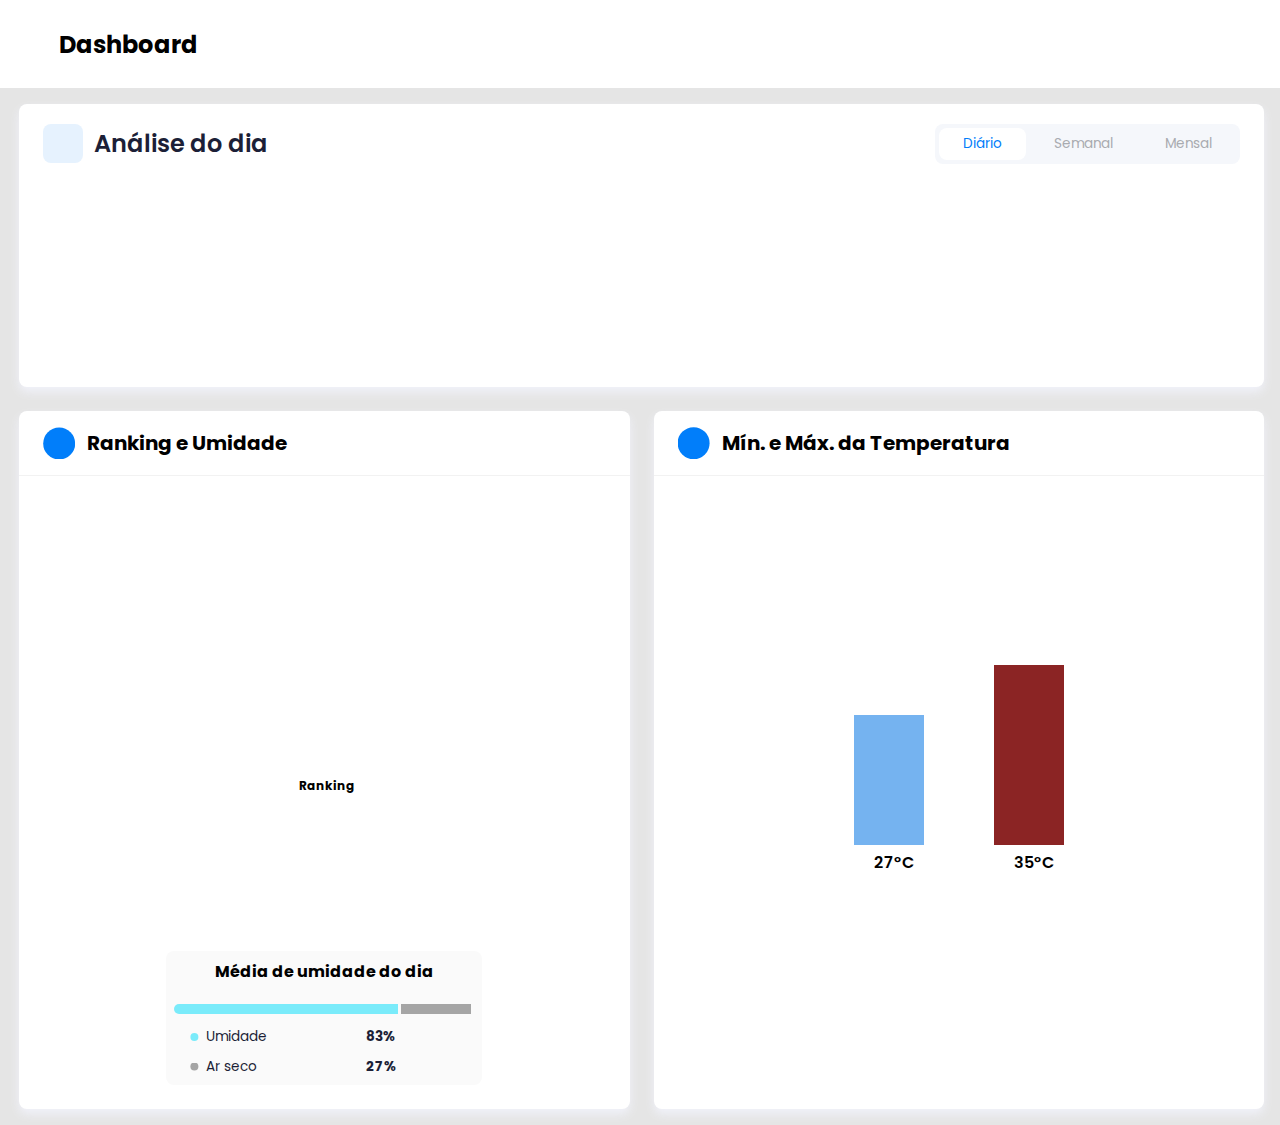
==== index.html @ 44e5fe85 "Rename home.html to index.html" ====
<!DOCTYPE html>
<html lang="pt-BR">
  <head>
    <meta charset="UTF-8" />
    <meta http-equiv="X-UA-Compatible" content="IE=edge" />
    <meta name="viewport" content="width=device-width, initial-scale=1.0" />

    <!-- Google Fonts -->
    <link rel="preconnect" href="https://fonts.googleapis.com" />
    <link rel="preconnect" href="https://fonts.gstatic.com" crossorigin />
    <link
      href="https://fonts.googleapis.com/css2?family=Inter:wght@700&family=Poppins:wght@400;600;700;900&display=swap"
      rel="stylesheet"
    />

    <!-- CSS -->
    <link rel="stylesheet" href="styles.css" />

    <title>Dashboard</title>
  </head>
  <body>
    <div class="container">
      <header id="main-menu">
        <h2>Dashboard</h2>
        <div class="top-menu hidden">
          <div>
            <img src="assets/icons/avatar.svg" alt="avatar" />
            <p>Conta</p>
          </div>
          <div>
            <img src="assets/icons/chevron-down.svg" alt="dropdown" />
          </div>
        </div>
      </header>

      <!--<nav id="side-menu">
        <div class="nav">
          <div class="container-menu">
            <div class="logo">
              <div>
                <img src="assets/icons/bolt-circle.svg" alt="" />
              </div>
              <p>Dash</p>
              <img
                class="icon chevron-icon"
                src="assets/icons/chevron-left.svg"
                alt=""
              />
            </div>

            <div class="components">
              <div class="main-menu">
                <div class="component">
                  <img src="assets/icons/dashboard.svg" alt="" />
                  <p class="text-menu">Dashboard</p>
                </div>
              </div>

              <div class="workspace">
                <div class="component">
                  <img src="assets/icons/accounts.svg" alt="" />
                  <p class="text-menu">Contas</p>
                </div>
              </div>

              <div class="general">
                <div class="component">
                  <img src="assets/icons/settings.svg" alt="" />
                  <p class="text-menu">Configurações</p>
                </div>
              </div>
            </div>
          </div>
        </div>
      </nav>-->

      <main>
        <section id="main-chart">
          <header>
            <div class="wrapper-reach">
              <div class="card-reach">
                <div class="box-image total-reach">
                  <img src="assets/icons/rectangle.svg" alt="" />
                  <img src="assets/icons/polygon.svg" alt="" />
                </div>
                <div class="text-reach">
                  <h3>Análise do dia</h3>
                </div>
              </div>
            </div>

            <div class="wrapper-filter">
              <div class="filters">
                <div class="filter selected" aria-label="day" onclick="mudaFiltro(this)">
                  <p>Diário</p>
                </div>
                <div class="filter" aria-label="week" onclick="mudaFiltro(this)">
                  <p>Semanal</p>
                </div>
                <div class="filter" aria-label="month" onclick="mudaFiltro(this)">
                  <p>Mensal</p>
                </div>
              </div>
            </div>
          </header>
          <div class="chart">
            <canvas id="chartMain" width="700" height="200"> </canvas>
          </div>
          <div class="d"></div>
        </section>

        <section id="demographic">
          <header>
            <div class="title">
              <div>
                <img src="assets/icons/pipe.svg" alt="" />
              </div>
              <h3>Ranking e Umidade</h3>
            </div>
          </header>
          <div class="wrapper-demographic">
            <div class="chart-demographic">
              <canvas id="myChart" width="200" height="400"></canvas>
              <h5>Ranking</h5>
            </div>
            <div class="audience-age">
              <h4 class="title-audience">Média de umidade do dia</h4>
              <div class="progress-bar-group">
                <div class="first"></div>
                <div class="second"></div>
              </div>
              <div class="age-group">
                <div class="first-circle"></div>
                <div> Umidade</div>
                <h4> 83%</h4>
              </div>
              <div class="age-group">
                <div class="second-circle"></div>
                <div> Ar seco</div>
                <h4> 27%</h4>
              </div>
            </div>
          </div>
        </section>

        <section id="top-channels">
          <header>
            <div class="title">
              <div>
                <img src="assets/icons/pipe.svg" alt="" />
              </div>
              <h3>Mín. e Máx. da Temperatura</h3>
            </div>
          </header>
          <div class="wrapper-channels">
            <div class="box">
              <div class="bar-1">
                <span class="barra_minimo">27°C</span>
              </div>
              <div class="bar-2">
                <span class="barra_maximo">35°C</span>
              </div>
            </div>
          </div>
        </section>
      </main>
    </div>

    <script src="https://cdnjs.cloudflare.com/ajax/libs/Chart.js/3.6.0/chart.min.js"></script>
    <script src="main.js"></script>
  </body>
</html>
---- styles.css ----
/* === RESET === */
* {
  margin: 0;
  padding: 0;
  box-sizing: border-box;
}

/* === GLOBAL === */
:root {
  --margin-left: 1rem;
  --font: 'Poppins', sans-serif;
}

body {
  display: flex;
  background: #e5e5e5;
}

.container {
  display: grid;
  width: 100%;
  grid-template-columns: repeat(auto-fit, minmax(300px, 1fr));
  grid-template-rows: 88px;
  grid-template-areas:
    'header'
    'main'
    'main';
}

.container.changed {
  grid-template-columns: 1.5% 3fr 2fr;
}

/* === SIDE MENU === */
nav {
  grid-area: nav;
}

#side-menu .nav {
  background-color: #081a51;
  width: 15rem;
  height: 100%;
}

#side-menu .container-menu {
  margin-left: var(--margin-left);
}

#side-menu .logo {
  display: flex;
  align-items: center;

  padding-top: 0.75rem;
  padding-bottom: 2.5rem;
}

#side-menu .logo div {
  display: flex;
  height: 2.5rem;
  width: 2.5rem;
  padding: 0.5rem;
  border-radius: 0.5rem;
  background: #017efa;
}

#side-menu .logo p {
  font-family: var(--font);
  font-weight: bold 800;
  font-size: 1.2rem;

  color: #ffffff;
  padding-left: 0.75rem;
}

#side-menu .logo .icon {
  background: #ffffff;
  border-radius: 50%;
  border: 1px solid #dadada;
  cursor: pointer;

  padding: 0.25rem;

  position: relative;
  left: 6.625rem;
}

#side-menu .main-menu,
#side-menu .workspace,
#side-menu .general {
  padding-bottom: 0.75rem;
}

#side-menu .component {
  display: flex;
}

#side-menu .component:hover,
#side-menu .component.selected {
  background: #1b2b65;
  border-radius: 0.5rem;
  padding-left: 0.875rem;
  cursor: pointer;
  transition: .4s;
}

#side-menu .component img {
  padding: 0.5rem 0.5rem 0.5rem 0;
}

#side-menu .component p {
  padding-top: 0.85rem;
  padding-bottom: 0.85rem;
}

#side-menu .text-box {
  font-family: var(--font);
  font-weight: 400;
  font-size: 0.5rem;
  color: #51cbff;

  padding-bottom: 0.4rem;
}

#side-menu .text-menu {
  font-family: var(--font);
  font-weight: 400;
  font-size: 0.85rem;

  color: rgba(255, 255, 255, 0.9);
}

#side-menu .help {
  margin-left: -0.25rem;
  padding: 3rem 1rem 3rem 0;
}

#side-menu .help .wrapper-box {
  padding-right: 1rem;
  padding-left: 1rem;
}

#side-menu .help .help-box {
  background: #1b2b65;
  border-radius: 0.5rem;
  padding-bottom: 0.75rem;

  display: grid;
  place-content: center;
}

#side-menu .help .help-box img {
  background: #aabbfa;
  clip-path: circle();
  width: 2rem;
  height: 2rem;
  padding: 0.25rem;
  position: relative;
  top: -1rem;
  left: 3.7rem;
}

#side-menu .help .help-box > p {
  padding-bottom: 1rem;
  font-family: var(--font);
  font-weight: 400;
  font-size: 0.75rem;
  color: #ffffff;
  text-align: center;
}

#side-menu .help .help-box span {
  font-weight: bold;
}

#side-menu .help .button {
  background: #017efa;
  border-radius: 0.5rem;
  cursor: pointer;
  width: 9rem;
  height: 2.2rem;

  display: grid;
  place-content: center;
  text-align: center;
}

#side-menu .help .help-box .button p {
  font-family: var(--font);
  font-weight: 400;
  font-size: 0.75rem;
  color: #ffffff;
  text-align: center;
  white-space: nowrap;
}

#side-menu .help .button p {
  padding: 0.75rem 1.75rem 0.75rem 1.5625rem;
}

/* --- hidden menu --- */
#side-menu .nav.hidden {
  position: relative;
  left: -13.5rem;
}

#side-menu .nav.hidden .logo .icon {
  transform: scaleX(-1);
}

/* === MAIN MENU === */
header {
  grid-area: header;
}

#main-menu {
  background: #ffffff;
  height: auto;
  width: 100%;

  display: flex;
  align-items: center;
  justify-content: space-between;
}

#main-menu h2 {
  font-family: var(--font);
  font-weight: bold 800;
  font-size: 1.5rem;
  padding-left: 3.6875rem;
}

#main-menu .top-menu {
  display: flex;
  align-items: center;
  padding-right: 1.875rem;
}

#main-menu .top-menu .icon {
  background: #f5f7fb;
  clip-path: circle();
  padding: 0.5rem;
}

#main-menu .top-menu div {
  display: flex;
  align-items: center;
  padding-right: 1rem;
}

#main-menu .top-menu div img {
  cursor: pointer;
}

#main-menu .top-menu div p {
  font-family: 'Inter', sans-serif;
  font-weight: bold 700;
  font-size: 0.75rem;
  padding-left: 0.75rem;
  cursor: pointer;
}

/* === MAIN === */
main {
  grid-area: main;
  background: #e5e5e5;
  padding: 1rem 1rem 1rem 1.2rem;

  display: grid;
  grid-template-columns: repeat(auto-fit, minmax(300px, 1fr));
  grid-template-rows: auto 1fr;
  grid-gap: 1.5rem;
  grid-template-areas:
    'main-chart main-chart'
    'demographic top-channels';
}

#demographic header,
#top-channels header {
  display: flex;
  align-items: center;
  justify-content: space-between;
  border-bottom: 0.1rem solid rgba(229, 229, 229, 0.5);
}

.title {
  display: flex;
  align-items: center;
  padding: 1rem 1.5rem;
}

.title div {
  clip-path: circle();
  width: 2rem;
  height: 2rem;
  background-color: #017efa;
}

.title div img {
  padding: 0.25rem;
}

.title h3 {
  font-family: var(--font);
  font-weight: bold 700;
  font-size: 1.25rem;
  padding-left: 0.75rem;
  white-space: nowrap;
}

.detail {
  display: flex;
  align-items: center;
  padding: 1rem 1.5rem;
}

.detail p {
  font-family: var(--font);
  font-weight: 600;
  font-size: 1rem;
  color: #017efa;
  padding-right: 0.5rem;
  white-space: nowrap;
}

.sub-title {
  font-family: var(--font);
  font-weight: 400;
  font-size: 0.7rem;
  color: #a9abb0;
  white-space: nowrap;
}

/* === MAIN CHART ===  */
#main-chart {
  grid-area: main-chart;
  background: #ffffff;
  border-radius: 0.5rem;
  box-shadow: 0 5px 10px rgba(241, 242, 250, 1);
  position: relative;
}

#main-chart header {
  display: flex;
  align-items: center;
  justify-content: space-between;
  padding: .5rem;
}

#main-chart .wrapper-reach {
  display: flex;
}

#main-chart .card-reach {
  display: flex;
  align-items: center;
  padding: 0.75rem 2.5rem 0.75rem 0;
}

#main-chart .card-reach:nth-child(1) {
  padding-left: 1rem;
  padding-right: 3.5rem;
}

#main-chart .box-image {
  display: flex;
  padding: 0.85rem 0.5rem;
  border-radius: 0.5rem;
}

#main-chart .box-image img {
  width: 0.75rem;
  height: 0.75rem;
}

#main-chart .box-image.total-reach {
  background: #e6f2fe;
}

#main-chart .box-image.total-paid {
  background: rgba(48, 218, 136, 0.1);
}

#main-chart .box-image.total-organic {
  background: rgba(253, 31, 155, 0.1);
}

#main-chart .text-reach {
  padding-left: 0.7rem;
}

#main-chart .text-reach h3 {
  font-family: var(--font);
  font-weight: 600;
  font-size: 1.5rem;
  color: #1c1f37;
}

#main-chart .wrapper-filter {
  padding: 0 1rem 0 0;
}

#main-chart .filters {
  display: flex;
  align-items: center;
  background: #f5f7fb;
  border-radius: 0.5rem;
  padding: 0.25rem;
}

#main-chart .filters .filter {
  padding: 0.375rem 1.5rem;
  border-radius: 0.5rem;
  transition: .4s;
}

#main-chart .filters .filter:nth-child(2) {
  margin: 0 0.25rem;
}

#main-chart .filters .filter p {
  font-family: var(--font);
  font-weight: 400;
  font-size: 0.85rem;
  color: #a9abb0;
  cursor: pointer;
}

#main-chart .filters .filter:hover,
#main-chart .filters .filter.selected {
  background-color: white;
  transition: .4s;
}

#main-chart .filters .filter:hover p,
#main-chart .filters .filter.selected p {
  font-weight: bold 700;
  color: #017efa;
  transition: .4s;
}

/* === DEMOGRAPHIC */
#demographic {
  grid-area: demographic;
  background: #ffffff;
  border-radius: 0.5rem;
  box-shadow: 0 5px 10px rgba(241, 242, 250, 1);
  display: grid;
  grid-template-rows: 65.6px;
  align-items: center;
  grid-template-areas:
      'head'
      'corpo';

}
#demographic header {
  grid-area: head;
}
#demographic .wrapper-demographic {
  grid-area: corpo;
  display: flex;
  align-items: center;
  justify-content: space-around;
  padding: 0.5rem 2rem;
  flex-wrap: wrap;
}

#demographic .chart-demographic {
  padding: 1.75rem 2rem 1rem 2rem;
}

#demographic .chart-demographic h5 {
  font-family: var(--font);
  font-weight: bold 700;
  font-size: 0.75rem;
  position: relative;
  top: -140px;
  right: -75px;
}

#demographic .audience-age {
  background-color: #fafafa;
  border-radius: 0.5rem;
  display: grid;
      padding: 0.5rem;
      place-items: center;
      row-gap: .6rem;
}

#demographic .audience-age .title-audience {
  font-family: var(--font);
  font-weight: bold 700;
  font-size: 1rem;
  padding-bottom: 1rem;
}

#demographic .progress-bar-group {
  display: flex;
  align-items: center;
  width: 18.75rem;
  height: 0.25rem;
  border-radius: 0.5rem;
  padding-bottom: 0.5rem;
}

#demographic .progress-bar-group div {
  border-right-color: #fafafa;
  border-width: 0 3px 0 0;
  border-style: solid;
  height: 0.625rem;
}

#demographic .progress-bar-group .first {
  border-radius: 0.5rem 0 0 0.5rem;
}

#demographic .progress-bar-group .fourth {
  border-radius: 0 0.5rem 0.5rem 0;
}

#demographic .age-group {
  display: flex;
  align-items: center;
}

#demographic .progress-bar-group .first,
#demographic .age-group .first-circle {
  background-color: rgba(122, 235, 250, 1);
}

#demographic .progress-bar-group .second,
#demographic .age-group .second-circle {
  background-color: rgba(165, 165, 165, 1);
}

#demographic .age-group div {
  padding-right: 1rem;
  white-space: nowrap;
}

#demographic .age-group div:nth-child(1) {
  clip-path: circle();
  width: 0.5rem;
  height: 0.5rem;
  margin-right: 0.25rem;
}

#demographic .age-group div:nth-child(2) {
  width: 10rem;
  font-family: var(--font);
  font-weight: 400;
  font-size: 0.85rem;
  color: #1c1f37;
}

#demographic .age-group h4 {
  width: 3rem;
  font-family: var(--font);
  font-weight: bold 700;
  font-size: 0.85rem;
  color: #1c1f37;
  padding-bottom: 0;
  padding-right: 6rem;
}

#demographic .age-group div:nth-child(4) {
  clip-path: circle();
  background-color: #e6f2fe;
  width: 1.6rem;
  height: 1.6rem;
  padding: 0.45rem 0.25rem;
  color: #017efa;
  font-size: 0.65rem;
}

/* === TOP CHANNELS === */
#top-channels {
  grid-area: top-channels;
  background: #ffffff;
  border-radius: 0.5rem;
  box-shadow: 0 5px 10px rgba(241, 242, 250, 1);
}

#top-channels .channel {
  padding: 0 1.5rem 0.5rem 1.5rem;
}

#top-channels .channel > div {
  display: flex;
  align-items: center;
  padding: 0.5rem;

  background-color: #fafafa;
}


.box{
  background: #ffffff;
  padding: 20px;
  display: flex;
  gap: 70px;
  font-family: var(--font);
  font-weight: 600;
  font-size: 1rem;
  align-items: flex-end;
}

.bar-1{
  background: #75b3f0;
  color: #000;
  height: 130px;
  width: 70px;
  position: relative;
  transition: .4s;
}

.bar-2{
  background: #8b2424;
  color: #000;
  height: 180px;
  width: 70px;
  position: relative;
  transition: .4s;
}

span{
  position: absolute;
  bottom: -30px;
  left: 20px;
}

.hidden {
  opacity: 0;
  position: absolute;
  pointer-events: none;
}

.wrapper-channels {
  display: grid;
  place-items: center;
  width: 100%;
  height: 80%;
}

.d {
  position: absolute;
  z-index: -1;
}

@media (max-width: 1455px) {
  #demographic .wrapper-demographic {
    display: flex;
    align-items: center;
    justify-content: center;
    padding: 0.5rem 2rem 1.5rem 2rem;
    flex-wrap: wrap;
  }
}

@media (max-width: 798px) {
  .d {
    position: relative;
    height: 80px;
  }

  main {
    grid-template-columns: repeat(auto-fit, minmax(300px, 1fr));
    grid-template-rows: auto 1fr 1fr;
    grid-gap: 1.5rem;
    grid-template-areas:
      'main-chart main-chart'
      'demographic demographic'
      'top-channels top-channels';
  }

  #main-chart .wrapper-filter {
    position: absolute;
    bottom: 20px;
    left: 50%;
    transform: translateX(-50%);
}
}
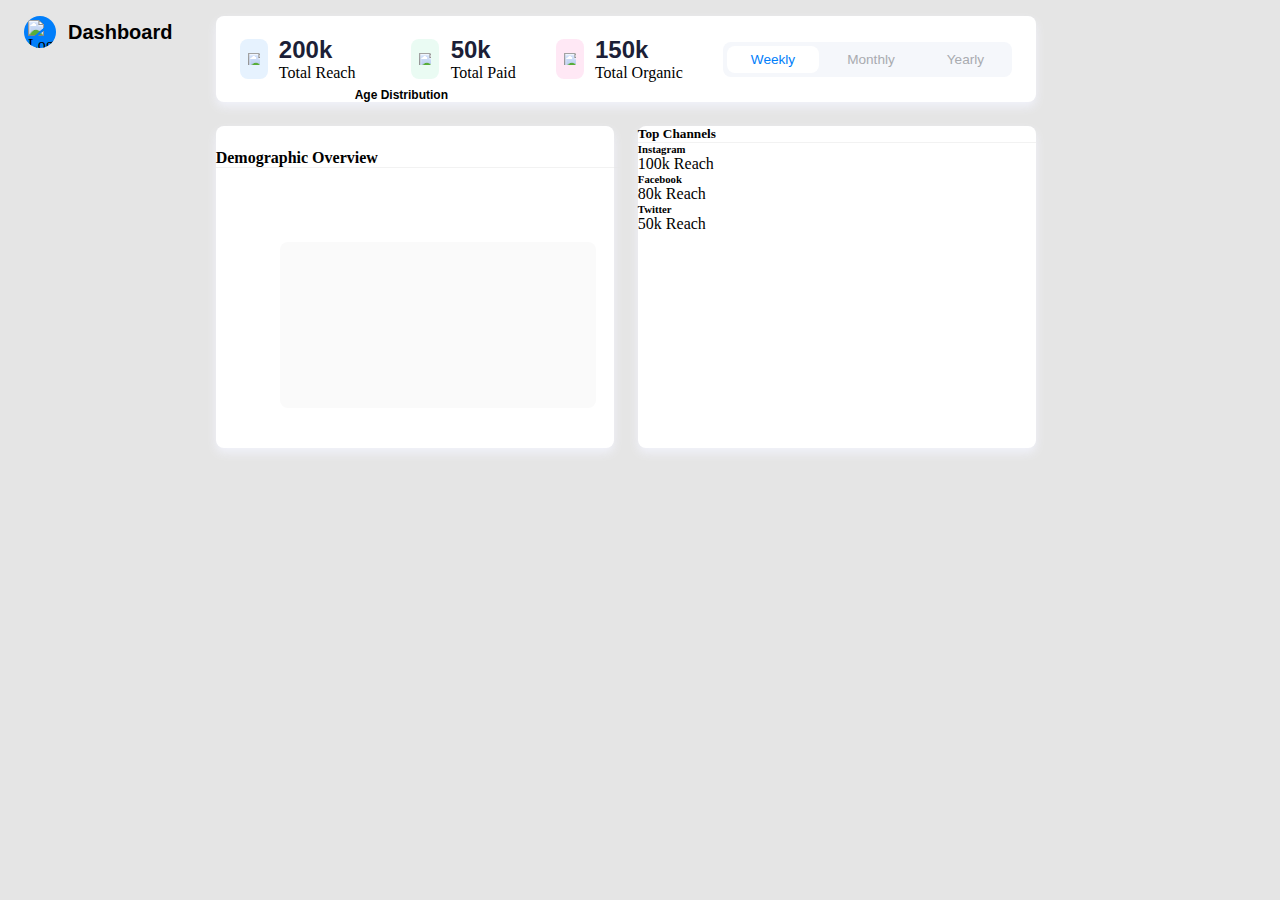
==== commit e20c112e: "Update index.html" ====
--- a/index.html
+++ b/index.html
@@ -1,172 +1,114 @@
 <!DOCTYPE html>
 <html lang="pt-BR">
-  <head>
-    <meta charset="UTF-8" />
-    <meta http-equiv="X-UA-Compatible" content="IE=edge" />
-    <meta name="viewport" content="width=device-width, initial-scale=1.0" />
-
-    <!-- Google Fonts -->
-    <link rel="preconnect" href="https://fonts.googleapis.com" />
-    <link rel="preconnect" href="https://fonts.gstatic.com" crossorigin />
-    <link
-      href="https://fonts.googleapis.com/css2?family=Inter:wght@700&family=Poppins:wght@400;600;700;900&display=swap"
-      rel="stylesheet"
-    />
-
-    <!-- CSS -->
-    <link rel="stylesheet" href="styles.css" />
-
-    <title>Dashboard</title>
-  </head>
-  <body>
-    <div class="container">
-      <header id="main-menu">
-        <h2>Dashboard</h2>
-        <div class="top-menu hidden">
-          <div>
-            <img src="assets/icons/avatar.svg" alt="avatar" />
-            <p>Conta</p>
+<head>
+  <meta charset="UTF-8">
+  <meta name="viewport" content="width=device-width, initial-scale=1.0">
+  <title>Dashboard</title>
+  <link rel="stylesheet" href="styles.css">
+</head>
+<body>
+  <header>
+    <div class="title">
+      <div><img src="logo.png" alt="Logo"></div>
+      <h3>Dashboard</h3>
+    </div>
+  </header>
+  <main>
+    <div id="main-chart">
+      <header>
+        <div class="wrapper-reach">
+          <div class="card-reach">
+            <div class="box-image total-reach">
+              <img src="reach-icon.svg" alt="Total Reach">
+            </div>
+            <div class="text-reach">
+              <h3>200k</h3>
+              <p>Total Reach</p>
+            </div>
           </div>
-          <div>
-            <img src="assets/icons/chevron-down.svg" alt="dropdown" />
+          <div class="card-reach">
+            <div class="box-image total-paid">
+              <img src="paid-icon.svg" alt="Total Paid">
+            </div>
+            <div class="text-reach">
+              <h3>50k</h3>
+              <p>Total Paid</p>
+            </div>
+          </div>
+          <div class="card-reach">
+            <div class="box-image total-organic">
+              <img src="organic-icon.svg" alt="Total Organic">
+            </div>
+            <div class="text-reach">
+              <h3>150k</h3>
+              <p>Total Organic</p>
+            </div>
+          </div>
+        </div>
+        <div class="wrapper-filter">
+          <div class="filters">
+            <div class="filter selected">
+              <p>Weekly</p>
+            </div>
+            <div class="filter">
+              <p>Monthly</p>
+            </div>
+            <div class="filter">
+              <p>Yearly</p>
+            </div>
           </div>
         </div>
       </header>
+    </div>
 
-      <!--<nav id="side-menu">
-        <div class="nav">
-          <div class="container-menu">
-            <div class="logo">
-              <div>
-                <img src="assets/icons/bolt-circle.svg" alt="" />
-              </div>
-              <p>Dash</p>
-              <img
-                class="icon chevron-icon"
-                src="assets/icons/chevron-left.svg"
-                alt=""
-              />
-            </div>
-
-            <div class="components">
-              <div class="main-menu">
-                <div class="component">
-                  <img src="assets/icons/dashboard.svg" alt="" />
-                  <p class="text-menu">Dashboard</p>
-                </div>
-              </div>
-
-              <div class="workspace">
-                <div class="component">
-                  <img src="assets/icons/accounts.svg" alt="" />
-                  <p class="text-menu">Contas</p>
-                </div>
-              </div>
-
-              <div class="general">
-                <div class="component">
-                  <img src="assets/icons/settings.svg" alt="" />
-                  <p class="text-menu">Configurações</p>
-                </div>
-              </div>
-            </div>
+    <div id="demographic">
+      <header>
+        <h4>Demographic Overview</h4>
+      </header>
+      <div class="wrapper-demographic">
+        <div class="chart-demographic">
+          <h5>Age Distribution</h5>
+          <div class="audience-age">
+            <canvas id="ageChart"></canvas>
           </div>
         </div>
-      </nav>-->
-
-      <main>
-        <section id="main-chart">
-          <header>
-            <div class="wrapper-reach">
-              <div class="card-reach">
-                <div class="box-image total-reach">
-                  <img src="assets/icons/rectangle.svg" alt="" />
-                  <img src="assets/icons/polygon.svg" alt="" />
-                </div>
-                <div class="text-reach">
-                  <h3>Análise do dia</h3>
-                </div>
-              </div>
-            </div>
-
-            <div class="wrapper-filter">
-              <div class="filters">
-                <div class="filter selected" aria-label="day" onclick="mudaFiltro(this)">
-                  <p>Diário</p>
-                </div>
-                <div class="filter" aria-label="week" onclick="mudaFiltro(this)">
-                  <p>Semanal</p>
-                </div>
-                <div class="filter" aria-label="month" onclick="mudaFiltro(this)">
-                  <p>Mensal</p>
-                </div>
-              </div>
-            </div>
-          </header>
-          <div class="chart">
-            <canvas id="chartMain" width="700" height="200"> </canvas>
-          </div>
-          <div class="d"></div>
-        </section>
-
-        <section id="demographic">
-          <header>
-            <div class="title">
-              <div>
-                <img src="assets/icons/pipe.svg" alt="" />
-              </div>
-              <h3>Ranking e Umidade</h3>
-            </div>
-          </header>
-          <div class="wrapper-demographic">
-            <div class="chart-demographic">
-              <canvas id="myChart" width="200" height="400"></canvas>
-              <h5>Ranking</h5>
-            </div>
-            <div class="audience-age">
-              <h4 class="title-audience">Média de umidade do dia</h4>
-              <div class="progress-bar-group">
-                <div class="first"></div>
-                <div class="second"></div>
-              </div>
-              <div class="age-group">
-                <div class="first-circle"></div>
-                <div> Umidade</div>
-                <h4> 83%</h4>
-              </div>
-              <div class="age-group">
-                <div class="second-circle"></div>
-                <div> Ar seco</div>
-                <h4> 27%</h4>
-              </div>
-            </div>
-          </div>
-        </section>
-
-        <section id="top-channels">
-          <header>
-            <div class="title">
-              <div>
-                <img src="assets/icons/pipe.svg" alt="" />
-              </div>
-              <h3>Mín. e Máx. da Temperatura</h3>
-            </div>
-          </header>
-          <div class="wrapper-channels">
-            <div class="box">
-              <div class="bar-1">
-                <span class="barra_minimo">27°C</span>
-              </div>
-              <div class="bar-2">
-                <span class="barra_maximo">35°C</span>
-              </div>
-            </div>
-          </div>
-        </section>
-      </main>
+      </div>
     </div>
 
-    <script src="https://cdnjs.cloudflare.com/ajax/libs/Chart.js/3.6.0/chart.min.js"></script>
-    <script src="main.js"></script>
-  </body>
+    <div id="top-channels">
+      <header>
+        <h5>Top Channels</h5>
+      </header>
+      <div class="wrapper-top-channels">
+        <div class="top-channel">
+          <h6>Instagram</h6>
+          <p>100k Reach</p>
+        </div>
+        <div class="top-channel">
+          <h6>Facebook</h6>
+          <p>80k Reach</p>
+        </div>
+        <div class="top-channel">
+          <h6>Twitter</h6>
+          <p>50k Reach</p>
+        </div>
+      </div>
+    </div>
+  </main>
+  <script src="chart.js"></script>
+  <script>
+    // Initialize chart here
+    var ctx = document.getElementById('ageChart').getContext('2d');
+    var ageChart = new Chart(ctx, {
+      type: 'pie',
+      data: {
+        labels: ['18-24', '25-34', '35-44', '45+'],
+        datasets: [{
+          data: [30, 40, 20, 10],
+          backgroundColor: ['#FF5733', '#33FF57', '#3357FF', '#FF33A1'],
+        }]
+      }
+    });
+  </script>
+</body>
 </html>
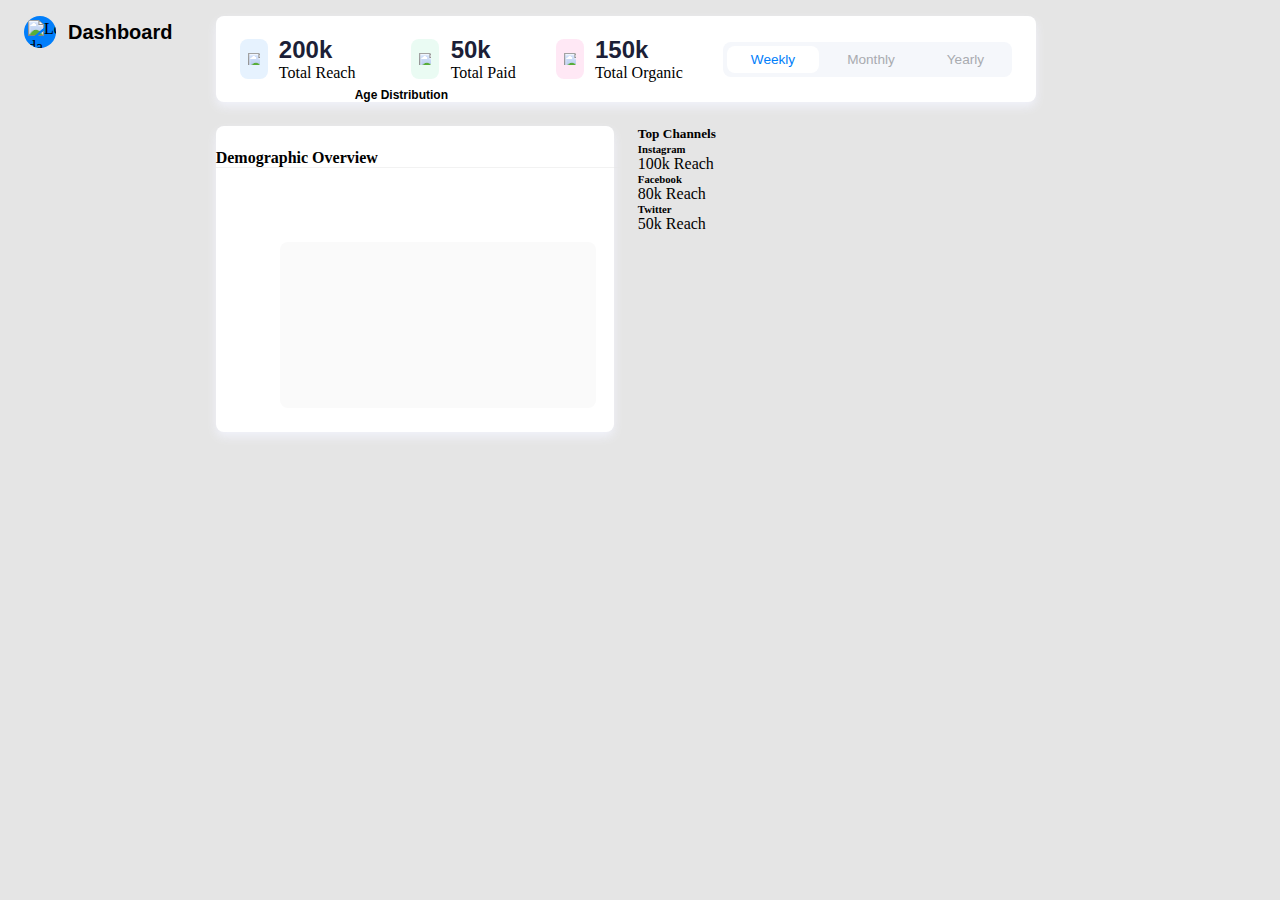
==== commit c2a9ebb2: "Update index.html" ====
--- a/index.html
+++ b/index.html
@@ -9,17 +9,19 @@
 <body>
   <header>
     <div class="title">
-      <div><img src="logo.png" alt="Logo"></div>
+      <div><img src="logo.png" alt="Logo da empresa"></div>
       <h3>Dashboard</h3>
     </div>
   </header>
+  
   <main>
-    <div id="main-chart">
+    <!-- Main Chart Section -->
+    <section id="main-chart">
       <header>
         <div class="wrapper-reach">
           <div class="card-reach">
             <div class="box-image total-reach">
-              <img src="reach-icon.svg" alt="Total Reach">
+              <img src="reach-icon.svg" alt="Ícone de Alcance Total">
             </div>
             <div class="text-reach">
               <h3>200k</h3>
@@ -28,7 +30,7 @@
           </div>
           <div class="card-reach">
             <div class="box-image total-paid">
-              <img src="paid-icon.svg" alt="Total Paid">
+              <img src="paid-icon.svg" alt="Ícone de Pagamento Total">
             </div>
             <div class="text-reach">
               <h3>50k</h3>
@@ -37,7 +39,7 @@
           </div>
           <div class="card-reach">
             <div class="box-image total-organic">
-              <img src="organic-icon.svg" alt="Total Organic">
+              <img src="organic-icon.svg" alt="Ícone de Orgânico Total">
             </div>
             <div class="text-reach">
               <h3>150k</h3>
@@ -45,6 +47,7 @@
             </div>
           </div>
         </div>
+
         <div class="wrapper-filter">
           <div class="filters">
             <div class="filter selected">
@@ -59,9 +62,10 @@
           </div>
         </div>
       </header>
-    </div>
+    </section>
 
-    <div id="demographic">
+    <!-- Demographic Overview Section -->
+    <section id="demographic">
       <header>
         <h4>Demographic Overview</h4>
       </header>
@@ -73,9 +77,10 @@
           </div>
         </div>
       </div>
-    </div>
+    </section>
 
-    <div id="top-channels">
+    <!-- Top Channels Section -->
+    <section id="top-channels">
       <header>
         <h5>Top Channels</h5>
       </header>
@@ -93,11 +98,12 @@
           <p>50k Reach</p>
         </div>
       </div>
-    </div>
+    </section>
   </main>
+
   <script src="chart.js"></script>
   <script>
-    // Initialize chart here
+    // Initialize chart
     var ctx = document.getElementById('ageChart').getContext('2d');
     var ageChart = new Chart(ctx, {
       type: 'pie',
--- a/styles.css
+++ b/styles.css
@@ -49,7 +49,6 @@
 #side-menu .logo {
   display: flex;
   align-items: center;
-
   padding-top: 0.75rem;
   padding-bottom: 2.5rem;
 }
@@ -67,7 +66,6 @@
   font-family: var(--font);
   font-weight: bold 800;
   font-size: 1.2rem;
-
   color: #ffffff;
   padding-left: 0.75rem;
 }
@@ -77,9 +75,7 @@
   border-radius: 50%;
   border: 1px solid #dadada;
   cursor: pointer;
-
   padding: 0.25rem;
-
   position: relative;
   left: 6.625rem;
 }
@@ -117,7 +113,6 @@
   font-weight: 400;
   font-size: 0.5rem;
   color: #51cbff;
-
   padding-bottom: 0.4rem;
 }
 
@@ -125,7 +120,6 @@
   font-family: var(--font);
   font-weight: 400;
   font-size: 0.85rem;
-
   color: rgba(255, 255, 255, 0.9);
 }
 
@@ -143,7 +137,6 @@
   background: #1b2b65;
   border-radius: 0.5rem;
   padding-bottom: 0.75rem;
-
   display: grid;
   place-content: center;
 }
@@ -178,7 +171,6 @@
   cursor: pointer;
   width: 9rem;
   height: 2.2rem;
-
   display: grid;
   place-content: center;
   text-align: center;
@@ -216,7 +208,6 @@
   background: #ffffff;
   height: auto;
   width: 100%;
-
   display: flex;
   align-items: center;
   justify-content: space-between;
@@ -264,7 +255,6 @@
   grid-area: main;
   background: #e5e5e5;
   padding: 1rem 1rem 1rem 1.2rem;
-
   display: grid;
   grid-template-columns: repeat(auto-fit, minmax(300px, 1fr));
   grid-template-rows: auto 1fr;
@@ -450,11 +440,12 @@
   grid-template-areas:
       'head'
       'corpo';
-
-}
+}
+
 #demographic header {
   grid-area: head;
 }
+
 #demographic .wrapper-demographic {
   grid-area: corpo;
   display: flex;
@@ -481,201 +472,4 @@
   background-color: #fafafa;
   border-radius: 0.5rem;
   display: grid;
-      padding: 0.5rem;
-      place-items: center;
-      row-gap: .6rem;
-}
-
-#demographic .audience-age .title-audience {
-  font-family: var(--font);
-  font-weight: bold 700;
-  font-size: 1rem;
-  padding-bottom: 1rem;
-}
-
-#demographic .progress-bar-group {
-  display: flex;
-  align-items: center;
-  width: 18.75rem;
-  height: 0.25rem;
-  border-radius: 0.5rem;
-  padding-bottom: 0.5rem;
-}
-
-#demographic .progress-bar-group div {
-  border-right-color: #fafafa;
-  border-width: 0 3px 0 0;
-  border-style: solid;
-  height: 0.625rem;
-}
-
-#demographic .progress-bar-group .first {
-  border-radius: 0.5rem 0 0 0.5rem;
-}
-
-#demographic .progress-bar-group .fourth {
-  border-radius: 0 0.5rem 0.5rem 0;
-}
-
-#demographic .age-group {
-  display: flex;
-  align-items: center;
-}
-
-#demographic .progress-bar-group .first,
-#demographic .age-group .first-circle {
-  background-color: rgba(122, 235, 250, 1);
-}
-
-#demographic .progress-bar-group .second,
-#demographic .age-group .second-circle {
-  background-color: rgba(165, 165, 165, 1);
-}
-
-#demographic .age-group div {
-  padding-right: 1rem;
-  white-space: nowrap;
-}
-
-#demographic .age-group div:nth-child(1) {
-  clip-path: circle();
-  width: 0.5rem;
-  height: 0.5rem;
-  margin-right: 0.25rem;
-}
-
-#demographic .age-group div:nth-child(2) {
-  width: 10rem;
-  font-family: var(--font);
-  font-weight: 400;
-  font-size: 0.85rem;
-  color: #1c1f37;
-}
-
-#demographic .age-group h4 {
-  width: 3rem;
-  font-family: var(--font);
-  font-weight: bold 700;
-  font-size: 0.85rem;
-  color: #1c1f37;
-  padding-bottom: 0;
-  padding-right: 6rem;
-}
-
-#demographic .age-group div:nth-child(4) {
-  clip-path: circle();
-  background-color: #e6f2fe;
-  width: 1.6rem;
-  height: 1.6rem;
-  padding: 0.45rem 0.25rem;
-  color: #017efa;
-  font-size: 0.65rem;
-}
-
-/* === TOP CHANNELS === */
-#top-channels {
-  grid-area: top-channels;
-  background: #ffffff;
-  border-radius: 0.5rem;
-  box-shadow: 0 5px 10px rgba(241, 242, 250, 1);
-}
-
-#top-channels .channel {
-  padding: 0 1.5rem 0.5rem 1.5rem;
-}
-
-#top-channels .channel > div {
-  display: flex;
-  align-items: center;
-  padding: 0.5rem;
-
-  background-color: #fafafa;
-}
-
-
-.box{
-  background: #ffffff;
-  padding: 20px;
-  display: flex;
-  gap: 70px;
-  font-family: var(--font);
-  font-weight: 600;
-  font-size: 1rem;
-  align-items: flex-end;
-}
-
-.bar-1{
-  background: #75b3f0;
-  color: #000;
-  height: 130px;
-  width: 70px;
-  position: relative;
-  transition: .4s;
-}
-
-.bar-2{
-  background: #8b2424;
-  color: #000;
-  height: 180px;
-  width: 70px;
-  position: relative;
-  transition: .4s;
-}
-
-span{
-  position: absolute;
-  bottom: -30px;
-  left: 20px;
-}
-
-.hidden {
-  opacity: 0;
-  position: absolute;
-  pointer-events: none;
-}
-
-.wrapper-channels {
-  display: grid;
-  place-items: center;
-  width: 100%;
-  height: 80%;
-}
-
-.d {
-  position: absolute;
-  z-index: -1;
-}
-
-@media (max-width: 1455px) {
-  #demographic .wrapper-demographic {
-    display: flex;
-    align-items: center;
-    justify-content: center;
-    padding: 0.5rem 2rem 1.5rem 2rem;
-    flex-wrap: wrap;
-  }
-}
-
-@media (max-width: 798px) {
-  .d {
-    position: relative;
-    height: 80px;
-  }
-
-  main {
-    grid-template-columns: repeat(auto-fit, minmax(300px, 1fr));
-    grid-template-rows: auto 1fr 1fr;
-    grid-gap: 1.5rem;
-    grid-template-areas:
-      'main-chart main-chart'
-      'demographic demographic'
-      'top-channels top-channels';
-  }
-
-  #main-chart .wrapper-filter {
-    position: absolute;
-    bottom: 20px;
-    left: 50%;
-    transform: translateX(-50%);
-}
-}+  padding: 0.5rem
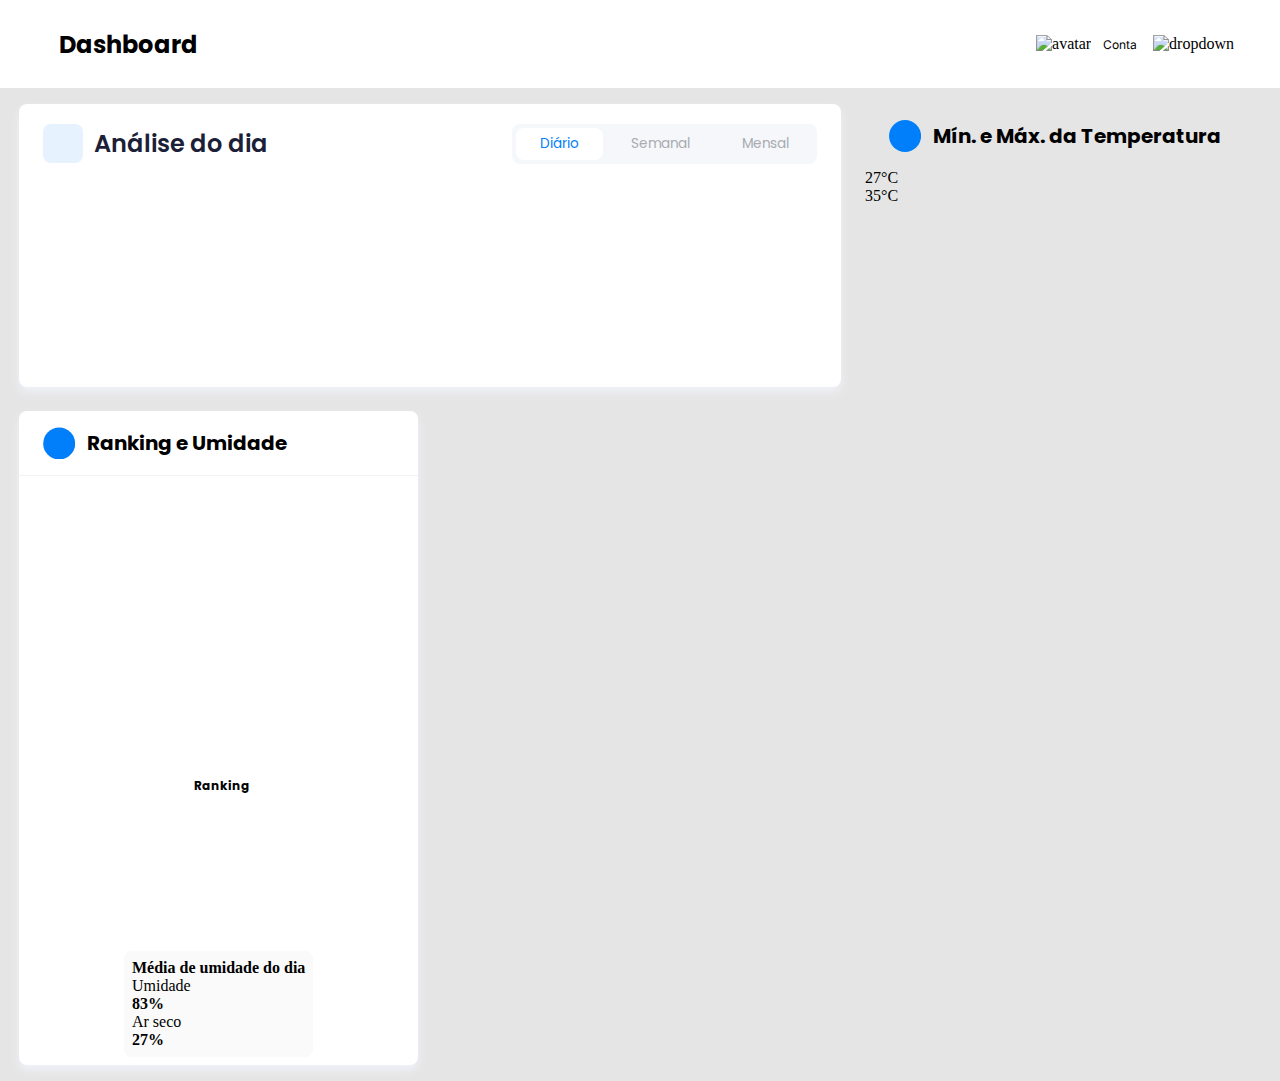
==== commit 0c2ffbaa: "Update index.html" ====
--- a/index.html
+++ b/index.html
@@ -1,120 +1,172 @@
 <!DOCTYPE html>
 <html lang="pt-BR">
 <head>
-  <meta charset="UTF-8">
-  <meta name="viewport" content="width=device-width, initial-scale=1.0">
-  <title>Dashboard</title>
-  <link rel="stylesheet" href="styles.css">
+<meta charset="UTF-8" />
+<meta http-equiv="X-UA-Compatible" content="IE=edge" />
+<meta name="viewport" content="width=device-width, initial-scale=1.0" />
+ 
+    <!-- Google Fonts -->
+<link rel="preconnect" href="https://fonts.googleapis.com" />
+<link rel="preconnect" href="https://fonts.gstatic.com" crossorigin />
+<link
+      href="https://fonts.googleapis.com/css2?family=Inter:wght@700&family=Poppins:wght@400;600;700;900&display=swap"
+      rel="stylesheet"
+    />
+ 
+    <!-- CSS -->
+<link rel="stylesheet" href="styles.css" />
+ 
+    <title>Dashboard</title>
 </head>
 <body>
-  <header>
-    <div class="title">
-      <div><img src="logo.png" alt="Logo da empresa"></div>
-      <h3>Dashboard</h3>
-    </div>
-  </header>
-  
-  <main>
-    <!-- Main Chart Section -->
-    <section id="main-chart">
-      <header>
-        <div class="wrapper-reach">
-          <div class="card-reach">
-            <div class="box-image total-reach">
-              <img src="reach-icon.svg" alt="Ícone de Alcance Total">
-            </div>
-            <div class="text-reach">
-              <h3>200k</h3>
-              <p>Total Reach</p>
-            </div>
-          </div>
-          <div class="card-reach">
-            <div class="box-image total-paid">
-              <img src="paid-icon.svg" alt="Ícone de Pagamento Total">
-            </div>
-            <div class="text-reach">
-              <h3>50k</h3>
-              <p>Total Paid</p>
-            </div>
-          </div>
-          <div class="card-reach">
-            <div class="box-image total-organic">
-              <img src="organic-icon.svg" alt="Ícone de Orgânico Total">
-            </div>
-            <div class="text-reach">
-              <h3>150k</h3>
-              <p>Total Organic</p>
-            </div>
-          </div>
-        </div>
-
-        <div class="wrapper-filter">
-          <div class="filters">
-            <div class="filter selected">
-              <p>Weekly</p>
-            </div>
-            <div class="filter">
-              <p>Monthly</p>
-            </div>
-            <div class="filter">
-              <p>Yearly</p>
-            </div>
-          </div>
-        </div>
-      </header>
-    </section>
-
-    <!-- Demographic Overview Section -->
-    <section id="demographic">
-      <header>
-        <h4>Demographic Overview</h4>
-      </header>
-      <div class="wrapper-demographic">
-        <div class="chart-demographic">
-          <h5>Age Distribution</h5>
-          <div class="audience-age">
-            <canvas id="ageChart"></canvas>
-          </div>
-        </div>
-      </div>
-    </section>
-
-    <!-- Top Channels Section -->
-    <section id="top-channels">
-      <header>
-        <h5>Top Channels</h5>
-      </header>
-      <div class="wrapper-top-channels">
-        <div class="top-channel">
-          <h6>Instagram</h6>
-          <p>100k Reach</p>
-        </div>
-        <div class="top-channel">
-          <h6>Facebook</h6>
-          <p>80k Reach</p>
-        </div>
-        <div class="top-channel">
-          <h6>Twitter</h6>
-          <p>50k Reach</p>
-        </div>
-      </div>
-    </section>
-  </main>
-
-  <script src="chart.js"></script>
-  <script>
-    // Initialize chart
-    var ctx = document.getElementById('ageChart').getContext('2d');
-    var ageChart = new Chart(ctx, {
-      type: 'pie',
-      data: {
-        labels: ['18-24', '25-34', '35-44', '45+'],
-        datasets: [{
-          data: [30, 40, 20, 10],
-          backgroundColor: ['#FF5733', '#33FF57', '#3357FF', '#FF33A1'],
-        }]
-      }
-    });
-  </script>
+<div class="container">
+<header id="main-menu">
+<h2>Dashboard</h2>
+<div class="top-menu hidden">
+<div>
+<img src="assets/icons/avatar.svg" alt="avatar" />
+<p>Conta</p>
+</div>
+<div>
+<img src="assets/icons/chevron-down.svg" alt="dropdown" />
+</div>
+</div>
+</header>
+ 
+      <!--<nav id="side-menu">
+<div class="nav">
+<div class="container-menu">
+<div class="logo">
+<div>
+<img src="assets/icons/bolt-circle.svg" alt="" />
+</div>
+<p>Dash</p>
+<img
+                class="icon chevron-icon"
+                src="assets/icons/chevron-left.svg"
+                alt=""
+              />
+</div>
+ 
+            <div class="components">
+<div class="main-menu">
+<div class="component">
+<img src="assets/icons/dashboard.svg" alt="" />
+<p class="text-menu">Dashboard</p>
+</div>
+</div>
+ 
+              <div class="workspace">
+<div class="component">
+<img src="assets/icons/accounts.svg" alt="" />
+<p class="text-menu">Contas</p>
+</div>
+</div>
+ 
+              <div class="general">
+<div class="component">
+<img src="assets/icons/settings.svg" alt="" />
+<p class="text-menu">Configurações</p>
+</div>
+</div>
+</div>
+</div>
+</div>
+</nav>-->
+ 
+      <main>
+<section id="main-chart">
+<header>
+<div class="wrapper-reach">
+<div class="card-reach">
+<div class="box-image total-reach">
+<img src="assets/icons/rectangle.svg" alt="" />
+<img src="assets/icons/polygon.svg" alt="" />
+</div>
+<div class="text-reach">
+<h3>Análise do dia</h3>
+</div>
+</div>
+</div>
+ 
+            <div class="wrapper-filter">
+<div class="filters">
+<div class="filter selected" aria-label="day" onclick="mudaFiltro(this)">
+<p>Diário</p>
+</div>
+<div class="filter" aria-label="week" onclick="mudaFiltro(this)">
+<p>Semanal</p>
+</div>
+<div class="filter" aria-label="month" onclick="mudaFiltro(this)">
+<p>Mensal</p>
+</div>
+</div>
+</div>
+</header>
+<div class="chart">
+<canvas id="chartMain" width="700" height="200"> </canvas>
+</div>
+<div class="d"></div>
+</section>
+ 
+        <section id="demographic">
+<header>
+<div class="title">
+<div>
+<img src="assets/icons/pipe.svg" alt="" />
+</div>
+<h3>Ranking e Umidade</h3>
+</div>
+</header>
+<div class="wrapper-demographic">
+<div class="chart-demographic">
+<canvas id="myChart" width="200" height="400"></canvas>
+<h5>Ranking</h5>
+</div>
+<div class="audience-age">
+<h4 class="title-audience">Média de umidade do dia</h4>
+<div class="progress-bar-group">
+<div class="first"></div>
+<div class="second"></div>
+</div>
+<div class="age-group">
+<div class="first-circle"></div>
+<div> Umidade</div>
+<h4> 83%</h4>
+</div>
+<div class="age-group">
+<div class="second-circle"></div>
+<div> Ar seco</div>
+<h4> 27%</h4>
+</div>
+</div>
+</div>
+</section>
+ 
+        <section id="top-channels">
+<header>
+<div class="title">
+<div>
+<img src="assets/icons/pipe.svg" alt="" />
+</div>
+<h3>Mín. e Máx. da Temperatura</h3>
+</div>
+</header>
+<div class="wrapper-channels">
+<div class="box">
+<div class="bar-1">
+<span class="barra_minimo">27°C</span>
+</div>
+<div class="bar-2">
+<span class="barra_maximo">35°C</span>
+</div>
+</div>
+</div>
+</section>
+</main>
+</div>
+ 
+    <script src="https://cdnjs.cloudflare.com/ajax/libs/Chart.js/3.6.0/chart.min.js"></script>
+<script src="main.js"></script>
 </body>
 </html>
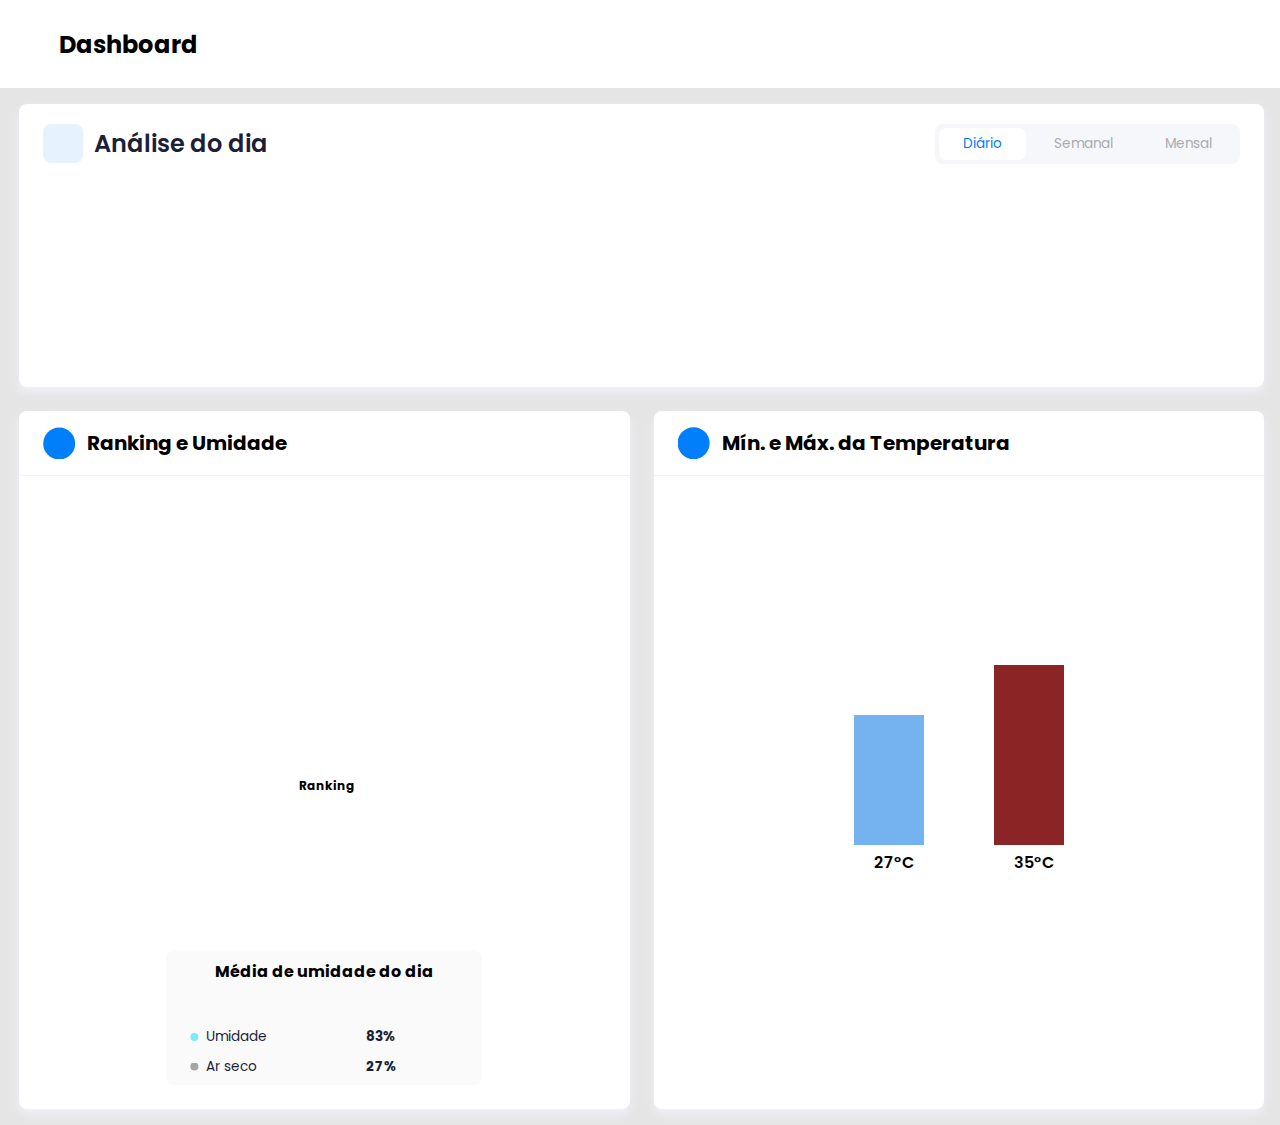
==== commit 4116b01d: "Update index.html" ====
--- a/index.html
+++ b/index.html
@@ -1,172 +1,172 @@
 <!DOCTYPE html>
 <html lang="pt-BR">
-<head>
-<meta charset="UTF-8" />
-<meta http-equiv="X-UA-Compatible" content="IE=edge" />
-<meta name="viewport" content="width=device-width, initial-scale=1.0" />
- 
+  <head>
+    <meta charset="UTF-8" />
+    <meta http-equiv="X-UA-Compatible" content="IE=edge" />
+    <meta name="viewport" content="width=device-width, initial-scale=1.0" />
+
     <!-- Google Fonts -->
-<link rel="preconnect" href="https://fonts.googleapis.com" />
-<link rel="preconnect" href="https://fonts.gstatic.com" crossorigin />
-<link
+    <link rel="preconnect" href="https://fonts.googleapis.com" />
+    <link rel="preconnect" href="https://fonts.gstatic.com" crossorigin />
+    <link
       href="https://fonts.googleapis.com/css2?family=Inter:wght@700&family=Poppins:wght@400;600;700;900&display=swap"
       rel="stylesheet"
     />
- 
+
     <!-- CSS -->
-<link rel="stylesheet" href="styles.css" />
- 
+    <link rel="stylesheet" href="styles.css" />
+
     <title>Dashboard</title>
-</head>
-<body>
-<div class="container">
-<header id="main-menu">
-<h2>Dashboard</h2>
-<div class="top-menu hidden">
-<div>
-<img src="assets/icons/avatar.svg" alt="avatar" />
-<p>Conta</p>
-</div>
-<div>
-<img src="assets/icons/chevron-down.svg" alt="dropdown" />
-</div>
-</div>
-</header>
- 
+  </head>
+  <body>
+    <div class="container">
+      <header id="main-menu">
+        <h2>Dashboard</h2>
+        <div class="top-menu hidden">
+          <div>
+            <img src="assets/icons/avatar.svg" alt="avatar" />
+            <p>Conta</p>
+          </div>
+          <div>
+            <img src="assets/icons/chevron-down.svg" alt="dropdown" />
+          </div>
+        </div>
+      </header>
+
       <!--<nav id="side-menu">
-<div class="nav">
-<div class="container-menu">
-<div class="logo">
-<div>
-<img src="assets/icons/bolt-circle.svg" alt="" />
-</div>
-<p>Dash</p>
-<img
+        <div class="nav">
+          <div class="container-menu">
+            <div class="logo">
+              <div>
+                <img src="assets/icons/bolt-circle.svg" alt="" />
+              </div>
+              <p>Dash</p>
+              <img
                 class="icon chevron-icon"
                 src="assets/icons/chevron-left.svg"
                 alt=""
               />
-</div>
- 
+            </div>
+
             <div class="components">
-<div class="main-menu">
-<div class="component">
-<img src="assets/icons/dashboard.svg" alt="" />
-<p class="text-menu">Dashboard</p>
-</div>
-</div>
- 
+              <div class="main-menu">
+                <div class="component">
+                  <img src="assets/icons/dashboard.svg" alt="" />
+                  <p class="text-menu">Dashboard</p>
+                </div>
+              </div>
+
               <div class="workspace">
-<div class="component">
-<img src="assets/icons/accounts.svg" alt="" />
-<p class="text-menu">Contas</p>
-</div>
-</div>
- 
+                <div class="component">
+                  <img src="assets/icons/accounts.svg" alt="" />
+                  <p class="text-menu">Contas</p>
+                </div>
+              </div>
+
               <div class="general">
-<div class="component">
-<img src="assets/icons/settings.svg" alt="" />
-<p class="text-menu">Configurações</p>
-</div>
-</div>
-</div>
-</div>
-</div>
-</nav>-->
- 
+                <div class="component">
+                  <img src="assets/icons/settings.svg" alt="" />
+                  <p class="text-menu">Configurações</p>
+                </div>
+              </div>
+            </div>
+          </div>
+        </div>
+      </nav>-->
+
       <main>
-<section id="main-chart">
-<header>
-<div class="wrapper-reach">
-<div class="card-reach">
-<div class="box-image total-reach">
-<img src="assets/icons/rectangle.svg" alt="" />
-<img src="assets/icons/polygon.svg" alt="" />
-</div>
-<div class="text-reach">
-<h3>Análise do dia</h3>
-</div>
-</div>
-</div>
- 
+        <section id="main-chart">
+          <header>
+            <div class="wrapper-reach">
+              <div class="card-reach">
+                <div class="box-image total-reach">
+                  <img src="assets/icons/rectangle.svg" alt="" />
+                  <img src="assets/icons/polygon.svg" alt="" />
+                </div>
+                <div class="text-reach">
+                  <h3>Análise do dia</h3>
+                </div>
+              </div>
+            </div>
+
             <div class="wrapper-filter">
-<div class="filters">
-<div class="filter selected" aria-label="day" onclick="mudaFiltro(this)">
-<p>Diário</p>
-</div>
-<div class="filter" aria-label="week" onclick="mudaFiltro(this)">
-<p>Semanal</p>
-</div>
-<div class="filter" aria-label="month" onclick="mudaFiltro(this)">
-<p>Mensal</p>
-</div>
-</div>
-</div>
-</header>
-<div class="chart">
-<canvas id="chartMain" width="700" height="200"> </canvas>
-</div>
-<div class="d"></div>
-</section>
- 
+              <div class="filters">
+                <div class="filter selected" aria-label="day" onclick="mudaFiltro(this)">
+                  <p>Diário</p>
+                </div>
+                <div class="filter" aria-label="week" onclick="mudaFiltro(this)">
+                  <p>Semanal</p>
+                </div>
+                <div class="filter" aria-label="month" onclick="mudaFiltro(this)">
+                  <p>Mensal</p>
+                </div>
+              </div>
+            </div>
+          </header>
+          <div class="chart">
+            <canvas id="chartMain" width="700" height="200"> </canvas>
+          </div>
+          <div class="d"></div>
+        </section>
+
         <section id="demographic">
-<header>
-<div class="title">
-<div>
-<img src="assets/icons/pipe.svg" alt="" />
-</div>
-<h3>Ranking e Umidade</h3>
-</div>
-</header>
-<div class="wrapper-demographic">
-<div class="chart-demographic">
-<canvas id="myChart" width="200" height="400"></canvas>
-<h5>Ranking</h5>
-</div>
-<div class="audience-age">
-<h4 class="title-audience">Média de umidade do dia</h4>
-<div class="progress-bar-group">
-<div class="first"></div>
-<div class="second"></div>
-</div>
-<div class="age-group">
-<div class="first-circle"></div>
-<div> Umidade</div>
-<h4> 83%</h4>
-</div>
-<div class="age-group">
-<div class="second-circle"></div>
-<div> Ar seco</div>
-<h4> 27%</h4>
-</div>
-</div>
-</div>
-</section>
- 
+          <header>
+            <div class="title">
+              <div>
+                <img src="assets/icons/pipe.svg" alt="" />
+              </div>
+              <h3>Ranking e Umidade</h3>
+            </div>
+          </header>
+          <div class="wrapper-demographic">
+            <div class="chart-demographic">
+              <canvas id="myChart" width="200" height="400"></canvas>
+              <h5>Ranking</h5>
+            </div>
+            <div class="audience-age">
+              <h4 class="title-audience">Média de umidade do dia</h4>
+              <div class="progress-bar-group">
+                <div class="first"></div>
+                <div class="second"></div>
+              </div>
+              <div class="age-group">
+                <div class="first-circle"></div>
+                <div> Umidade</div>
+                <h4> 83%</h4>
+              </div>
+              <div class="age-group">
+                <div class="second-circle"></div>
+                <div> Ar seco</div>
+                <h4> 27%</h4>
+              </div>
+            </div>
+          </div>
+        </section>
+
         <section id="top-channels">
-<header>
-<div class="title">
-<div>
-<img src="assets/icons/pipe.svg" alt="" />
-</div>
-<h3>Mín. e Máx. da Temperatura</h3>
-</div>
-</header>
-<div class="wrapper-channels">
-<div class="box">
-<div class="bar-1">
-<span class="barra_minimo">27°C</span>
-</div>
-<div class="bar-2">
-<span class="barra_maximo">35°C</span>
-</div>
-</div>
-</div>
-</section>
-</main>
-</div>
- 
+          <header>
+            <div class="title">
+              <div>
+                <img src="assets/icons/pipe.svg" alt="" />
+              </div>
+              <h3>Mín. e Máx. da Temperatura</h3>
+            </div>
+          </header>
+          <div class="wrapper-channels">
+            <div class="box">
+              <div class="bar-1">
+                <span class="barra_minimo">27°C</span>
+              </div>
+              <div class="bar-2">
+                <span class="barra_maximo">35°C</span>
+              </div>
+            </div>
+          </div>
+        </section>
+      </main>
+    </div>
+
     <script src="https://cdnjs.cloudflare.com/ajax/libs/Chart.js/3.6.0/chart.min.js"></script>
-<script src="main.js"></script>
-</body>
+    <script src="main.js"></script>
+  </body>
 </html>
--- a/styles.css
+++ b/styles.css
@@ -4,18 +4,18 @@
   padding: 0;
   box-sizing: border-box;
 }
-
+ 
 /* === GLOBAL === */
 :root {
   --margin-left: 1rem;
   --font: 'Poppins', sans-serif;
 }
-
+ 
 body {
   display: flex;
   background: #e5e5e5;
 }
-
+ 
 .container {
   display: grid;
   width: 100%;
@@ -26,33 +26,34 @@
     'main'
     'main';
 }
-
+ 
 .container.changed {
   grid-template-columns: 1.5% 3fr 2fr;
 }
-
+ 
 /* === SIDE MENU === */
 nav {
   grid-area: nav;
 }
-
+ 
 #side-menu .nav {
   background-color: #081a51;
   width: 15rem;
   height: 100%;
 }
-
+ 
 #side-menu .container-menu {
   margin-left: var(--margin-left);
 }
-
+ 
 #side-menu .logo {
   display: flex;
   align-items: center;
+ 
   padding-top: 0.75rem;
   padding-bottom: 2.5rem;
 }
-
+ 
 #side-menu .logo div {
   display: flex;
   height: 2.5rem;
@@ -61,35 +62,38 @@
   border-radius: 0.5rem;
   background: #017efa;
 }
-
+ 
 #side-menu .logo p {
   font-family: var(--font);
   font-weight: bold 800;
   font-size: 1.2rem;
+ 
   color: #ffffff;
   padding-left: 0.75rem;
 }
-
+ 
 #side-menu .logo .icon {
   background: #ffffff;
   border-radius: 50%;
   border: 1px solid #dadada;
   cursor: pointer;
+ 
   padding: 0.25rem;
+ 
   position: relative;
   left: 6.625rem;
 }
-
+ 
 #side-menu .main-menu,
 #side-menu .workspace,
 #side-menu .general {
   padding-bottom: 0.75rem;
 }
-
+ 
 #side-menu .component {
   display: flex;
 }
-
+ 
 #side-menu .component:hover,
 #side-menu .component.selected {
   background: #1b2b65;
@@ -98,49 +102,52 @@
   cursor: pointer;
   transition: .4s;
 }
-
+ 
 #side-menu .component img {
   padding: 0.5rem 0.5rem 0.5rem 0;
 }
-
+ 
 #side-menu .component p {
   padding-top: 0.85rem;
   padding-bottom: 0.85rem;
 }
-
+ 
 #side-menu .text-box {
   font-family: var(--font);
   font-weight: 400;
   font-size: 0.5rem;
   color: #51cbff;
+ 
   padding-bottom: 0.4rem;
 }
-
+ 
 #side-menu .text-menu {
   font-family: var(--font);
   font-weight: 400;
   font-size: 0.85rem;
+ 
   color: rgba(255, 255, 255, 0.9);
 }
-
+ 
 #side-menu .help {
   margin-left: -0.25rem;
   padding: 3rem 1rem 3rem 0;
 }
-
+ 
 #side-menu .help .wrapper-box {
   padding-right: 1rem;
   padding-left: 1rem;
 }
-
+ 
 #side-menu .help .help-box {
   background: #1b2b65;
   border-radius: 0.5rem;
   padding-bottom: 0.75rem;
+ 
   display: grid;
   place-content: center;
 }
-
+ 
 #side-menu .help .help-box img {
   background: #aabbfa;
   clip-path: circle();
@@ -151,7 +158,7 @@
   top: -1rem;
   left: 3.7rem;
 }
-
+ 
 #side-menu .help .help-box > p {
   padding-bottom: 1rem;
   font-family: var(--font);
@@ -160,22 +167,23 @@
   color: #ffffff;
   text-align: center;
 }
-
+ 
 #side-menu .help .help-box span {
   font-weight: bold;
 }
-
+ 
 #side-menu .help .button {
   background: #017efa;
   border-radius: 0.5rem;
   cursor: pointer;
   width: 9rem;
   height: 2.2rem;
+ 
   display: grid;
   place-content: center;
   text-align: center;
 }
-
+ 
 #side-menu .help .help-box .button p {
   font-family: var(--font);
   font-weight: 400;
@@ -184,64 +192,65 @@
   text-align: center;
   white-space: nowrap;
 }
-
+ 
 #side-menu .help .button p {
   padding: 0.75rem 1.75rem 0.75rem 1.5625rem;
 }
-
+ 
 /* --- hidden menu --- */
 #side-menu .nav.hidden {
   position: relative;
   left: -13.5rem;
 }
-
+ 
 #side-menu .nav.hidden .logo .icon {
   transform: scaleX(-1);
 }
-
+ 
 /* === MAIN MENU === */
 header {
   grid-area: header;
 }
-
+ 
 #main-menu {
   background: #ffffff;
   height: auto;
   width: 100%;
+ 
   display: flex;
   align-items: center;
   justify-content: space-between;
 }
-
+ 
 #main-menu h2 {
   font-family: var(--font);
   font-weight: bold 800;
   font-size: 1.5rem;
   padding-left: 3.6875rem;
 }
-
+ 
 #main-menu .top-menu {
   display: flex;
   align-items: center;
   padding-right: 1.875rem;
 }
-
+ 
 #main-menu .top-menu .icon {
   background: #f5f7fb;
   clip-path: circle();
   padding: 0.5rem;
 }
-
+ 
 #main-menu .top-menu div {
   display: flex;
   align-items: center;
   padding-right: 1rem;
 }
-
+ 
 #main-menu .top-menu div img {
   cursor: pointer;
 }
-
+ 
 #main-menu .top-menu div p {
   font-family: 'Inter', sans-serif;
   font-weight: bold 700;
@@ -249,12 +258,13 @@
   padding-left: 0.75rem;
   cursor: pointer;
 }
-
+ 
 /* === MAIN === */
 main {
   grid-area: main;
   background: #e5e5e5;
   padding: 1rem 1rem 1rem 1.2rem;
+ 
   display: grid;
   grid-template-columns: repeat(auto-fit, minmax(300px, 1fr));
   grid-template-rows: auto 1fr;
@@ -263,7 +273,7 @@
     'main-chart main-chart'
     'demographic top-channels';
 }
-
+ 
 #demographic header,
 #top-channels header {
   display: flex;
@@ -271,24 +281,23 @@
   justify-content: space-between;
   border-bottom: 0.1rem solid rgba(229, 229, 229, 0.5);
 }
-
+ 
 .title {
   display: flex;
   align-items: center;
   padding: 1rem 1.5rem;
 }
-
+ 
 .title div {
   clip-path: circle();
   width: 2rem;
   height: 2rem;
   background-color: #017efa;
 }
-
+ 
 .title div img {
   padding: 0.25rem;
 }
-
 .title h3 {
   font-family: var(--font);
   font-weight: bold 700;
@@ -296,13 +305,13 @@
   padding-left: 0.75rem;
   white-space: nowrap;
 }
-
+ 
 .detail {
   display: flex;
   align-items: center;
   padding: 1rem 1.5rem;
 }
-
+ 
 .detail p {
   font-family: var(--font);
   font-weight: 600;
@@ -311,7 +320,7 @@
   padding-right: 0.5rem;
   white-space: nowrap;
 }
-
+ 
 .sub-title {
   font-family: var(--font);
   font-weight: 400;
@@ -319,7 +328,7 @@
   color: #a9abb0;
   white-space: nowrap;
 }
-
+ 
 /* === MAIN CHART ===  */
 #main-chart {
   grid-area: main-chart;
@@ -328,67 +337,67 @@
   box-shadow: 0 5px 10px rgba(241, 242, 250, 1);
   position: relative;
 }
-
+ 
 #main-chart header {
   display: flex;
   align-items: center;
   justify-content: space-between;
   padding: .5rem;
 }
-
+ 
 #main-chart .wrapper-reach {
   display: flex;
 }
-
+ 
 #main-chart .card-reach {
   display: flex;
   align-items: center;
   padding: 0.75rem 2.5rem 0.75rem 0;
 }
-
+ 
 #main-chart .card-reach:nth-child(1) {
   padding-left: 1rem;
   padding-right: 3.5rem;
 }
-
+ 
 #main-chart .box-image {
   display: flex;
   padding: 0.85rem 0.5rem;
   border-radius: 0.5rem;
 }
-
+ 
 #main-chart .box-image img {
   width: 0.75rem;
   height: 0.75rem;
 }
-
+ 
 #main-chart .box-image.total-reach {
   background: #e6f2fe;
 }
-
+ 
 #main-chart .box-image.total-paid {
   background: rgba(48, 218, 136, 0.1);
 }
-
+ 
 #main-chart .box-image.total-organic {
   background: rgba(253, 31, 155, 0.1);
 }
-
+ 
 #main-chart .text-reach {
   padding-left: 0.7rem;
 }
-
+ 
 #main-chart .text-reach h3 {
   font-family: var(--font);
   font-weight: 600;
   font-size: 1.5rem;
   color: #1c1f37;
 }
-
+ 
 #main-chart .wrapper-filter {
   padding: 0 1rem 0 0;
 }
-
+ 
 #main-chart .filters {
   display: flex;
   align-items: center;
@@ -396,17 +405,17 @@
   border-radius: 0.5rem;
   padding: 0.25rem;
 }
-
+ 
 #main-chart .filters .filter {
   padding: 0.375rem 1.5rem;
   border-radius: 0.5rem;
   transition: .4s;
 }
-
+ 
 #main-chart .filters .filter:nth-child(2) {
   margin: 0 0.25rem;
 }
-
+ 
 #main-chart .filters .filter p {
   font-family: var(--font);
   font-weight: 400;
@@ -414,20 +423,20 @@
   color: #a9abb0;
   cursor: pointer;
 }
-
+ 
 #main-chart .filters .filter:hover,
 #main-chart .filters .filter.selected {
   background-color: white;
   transition: .4s;
 }
-
+ 
 #main-chart .filters .filter:hover p,
 #main-chart .filters .filter.selected p {
   font-weight: bold 700;
   color: #017efa;
   transition: .4s;
 }
-
+ 
 /* === DEMOGRAPHIC */
 #demographic {
   grid-area: demographic;
@@ -440,12 +449,11 @@
   grid-template-areas:
       'head'
       'corpo';
-}
-
+ 
+}
 #demographic header {
   grid-area: head;
 }
-
 #demographic .wrapper-demographic {
   grid-area: corpo;
   display: flex;
@@ -454,11 +462,11 @@
   padding: 0.5rem 2rem;
   flex-wrap: wrap;
 }
-
+ 
 #demographic .chart-demographic {
   padding: 1.75rem 2rem 1rem 2rem;
 }
-
+ 
 #demographic .chart-demographic h5 {
   font-family: var(--font);
   font-weight: bold 700;
@@ -467,9 +475,206 @@
   top: -140px;
   right: -75px;
 }
-
+ 
 #demographic .audience-age {
   background-color: #fafafa;
   border-radius: 0.5rem;
   display: grid;
-  padding: 0.5rem
+      padding: 0.5rem;
+      place-items: center;
+      row-gap: .6rem;
+}
+ 
+#demographic .audience-age .title-audience {
+  font-family: var(--font);
+  font-weight: bold 700;
+  font-size: 1rem;
+  padding-bottom: 1rem;
+}
+ 
+#demographic .progress-bar-group {
+  display: flex;
+  align-items: center;
+  width: 18.75rem;
+  height: 0.25rem;
+  border-radius: 0.5rem;
+  padding-bottom: 0.5rem;
+}
+ 
+#demographic .progress-bar-group div {
+  border-right-color: #fafafa;
+  border-width: 0 3px 0 0;
+  border-style: solid;
+  height: 0.625rem;
+}
+ 
+#demographic .progress-bar-group .first {
+  border-radius: 0.5rem 0 0 0.5rem;
+}
+ 
+#demographic .progress-bar-group .fourth {
+  border-radius: 0 0.5rem 0.5rem 0;
+}
+ 
+#demographic .age-group {
+  display: flex;
+  align-items: center;
+}
+ 
+#demographic .progress-bar-group .first,
+#demographic .age-group .first-circle {
+  background-color: rgba(122, 235, 250, 1);
+}
+ 
+#demographic .progress-bar-group .second,
+#demographic .age-group .second-circle {
+  background-color: rgba(165, 165, 165, 1);
+}
+ 
+#demographic .age-group div {
+  padding-right: 1rem;
+  white-space: nowrap;
+}
+ 
+#demographic .age-group div:nth-child(1) {
+  clip-path: circle();
+  width: 0.5rem;
+  height: 0.5rem;
+  margin-right: 0.25rem;
+}
+ 
+#demographic .age-group div:nth-child(2) {
+  width: 10rem;
+  font-family: var(--font);
+  font-weight: 400;
+  font-size: 0.85rem;
+  color: #1c1f37;
+}
+ 
+#demographic .age-group h4 {
+  width: 3rem;
+  font-family: var(--font);
+  font-weight: bold 700;
+  font-size: 0.85rem;
+  color: #1c1f37;
+  padding-bottom: 0;
+  padding-right: 6rem;
+}
+ 
+#demographic .age-group div:nth-child(4) {
+  clip-path: circle();
+  background-color: #e6f2fe;
+  width: 1.6rem;
+  height: 1.6rem;
+  padding: 0.45rem 0.25rem;
+  color: #017efa;
+  font-size: 0.65rem;
+}
+ 
+/* === TOP CHANNELS === */
+#top-channels {
+  grid-area: top-channels;
+  background: #ffffff;
+  border-radius: 0.5rem;
+  box-shadow: 0 5px 10px rgba(241, 242, 250, 1);
+}
+ 
+#top-channels .channel {
+  padding: 0 1.5rem 0.5rem 1.5rem;
+}
+ 
+#top-channels .channel > div {
+  display: flex;
+  align-items: center;
+  padding: 0.5rem;
+ 
+  background-color: #fafafa;
+}
+ 
+ 
+.box{
+  background: #ffffff;
+  padding: 20px;
+  display: flex;
+  gap: 70px;
+  font-family: var(--font);
+  font-weight: 600;
+  font-size: 1rem;
+  align-items: flex-end;
+}
+ 
+.bar-1{
+  background: #75b3f0;
+  color: #000;
+  height: 130px;
+  width: 70px;
+  position: relative;
+  transition: .4s;
+}
+ 
+.bar-2{
+  background: #8b2424;
+  color: #000;
+  height: 180px;
+  width: 70px;
+  position: relative;
+  transition: .4s;
+}
+ 
+span{
+  position: absolute;
+  bottom: -30px;
+  left: 20px;
+}
+ 
+.hidden {
+  opacity: 0;
+  position: absolute;
+  pointer-events: none;
+}
+ 
+.wrapper-channels {
+  display: grid;
+  place-items: center;
+  width: 100%;
+  height: 80%;
+}
+ 
+.d {
+  position: absolute;
+  z-index: -1;
+}
+ 
+@media (max-width: 1455px) {
+  #demographic .wrapper-demographic {
+    display: flex;
+    align-items: center;
+    justify-content: center;
+    padding: 0.5rem 2rem 1.5rem 2rem;
+    flex-wrap: wrap;
+  }
+}
+ 
+@media (max-width: 798px) {
+  .d {
+    position: relative;
+    height: 80px;
+  }
+ 
+  main {
+    grid-template-columns: repeat(auto-fit, minmax(300px, 1fr));
+    grid-template-rows: auto 1fr 1fr;
+    grid-gap: 1.5rem;
+    grid-template-areas:
+      'main-chart main-chart'
+      'demographic demographic'
+      'top-channels top-channels';
+  }
+ 
+  #main-chart .wrapper-filter {
+    position: absolute;
+    bottom: 20px;
+    left: 50%;
+    transform: translateX(-50%);
+}
+}
